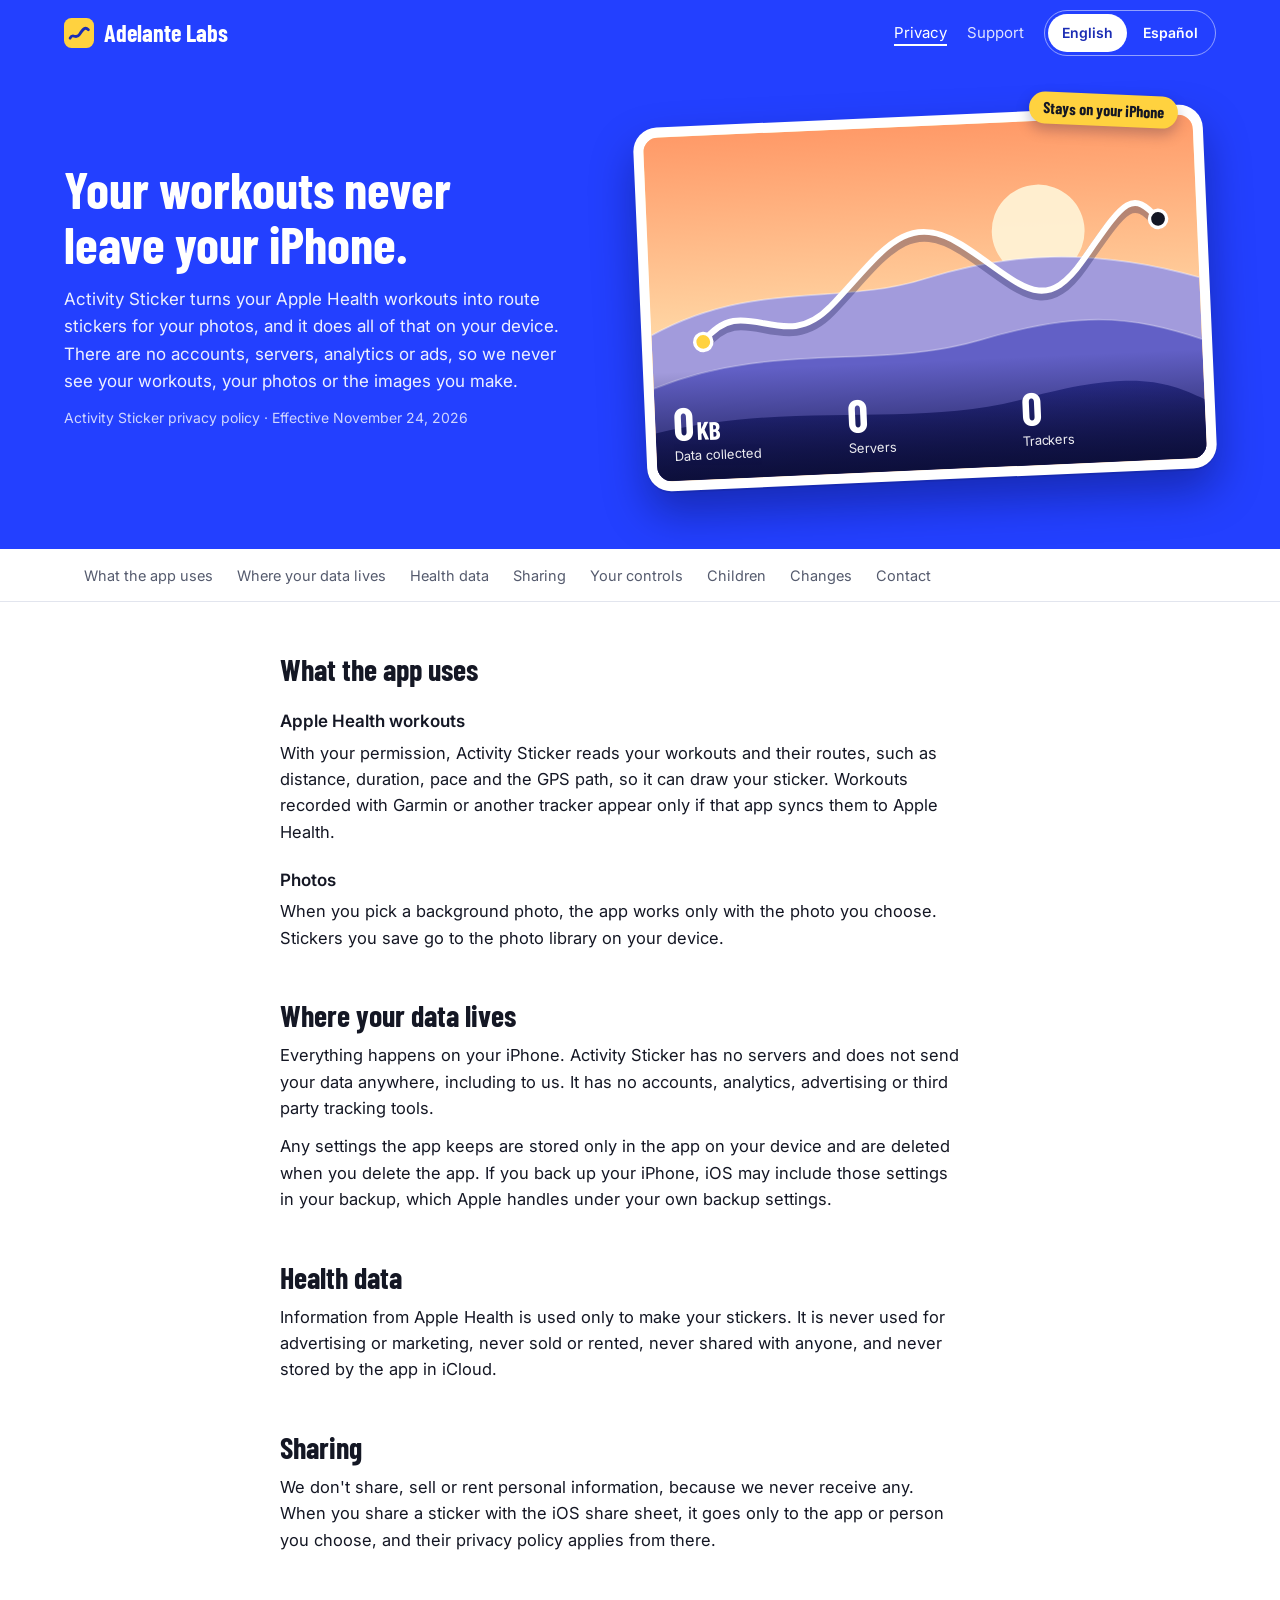
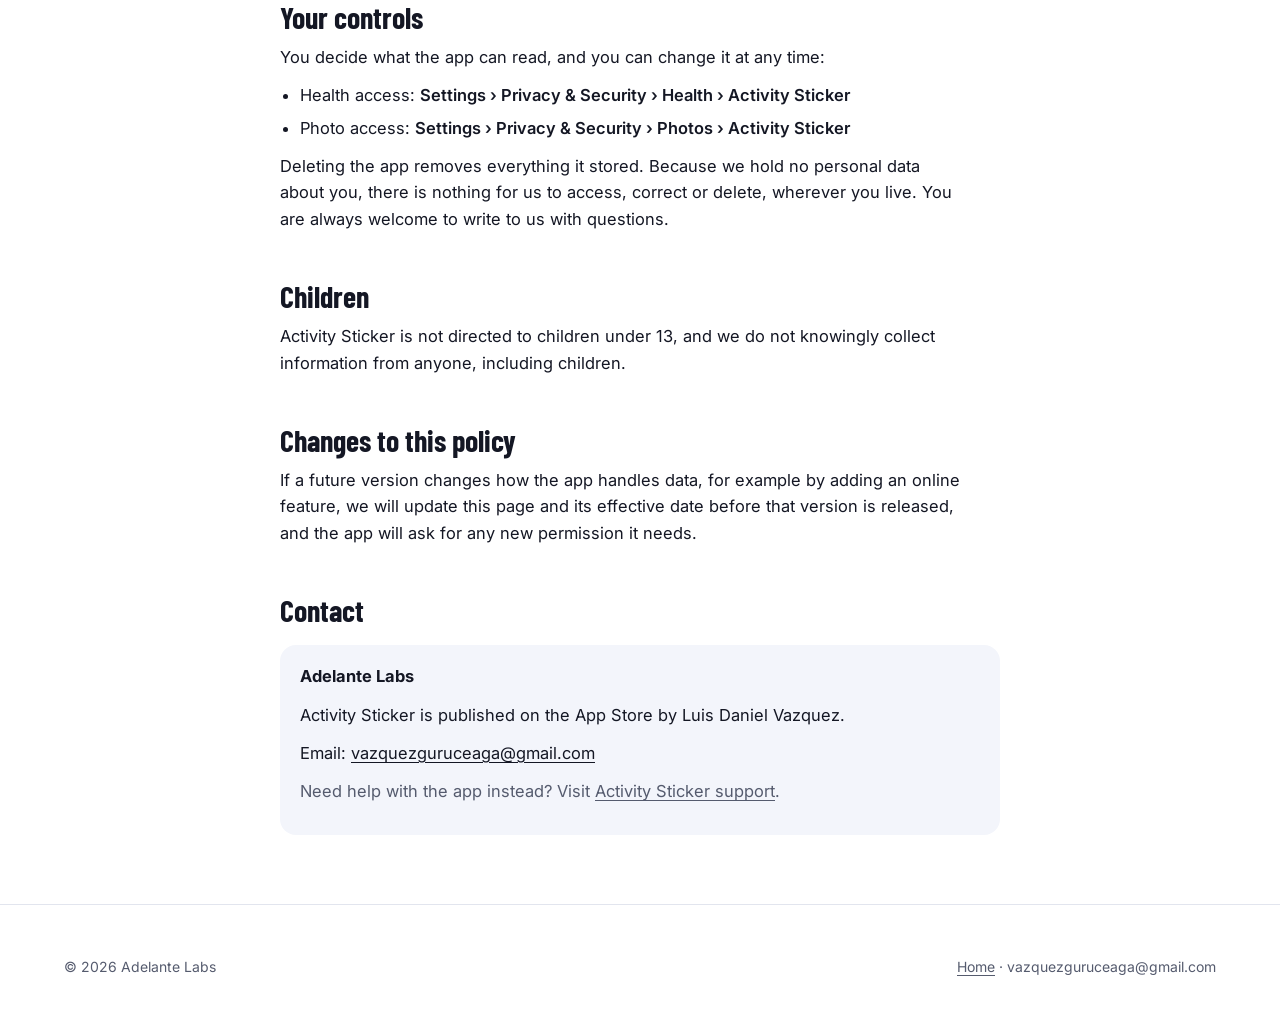
==== activity-sticker/privacy/index.html @ a66b6abb "Create index.html" ====
<!DOCTYPE html>
<html lang="en" data-title-en="Activity Sticker Privacy Policy" data-title-es="Aviso de privacidad de Activity Sticker">
<head>
<meta charset="utf-8">
<meta name="viewport" content="width=device-width, initial-scale=1">
<title>Activity Sticker Privacy Policy</title>
<meta name="description" content="Activity Sticker runs entirely on your iPhone. Adelante Labs collects no data: no accounts, servers, analytics, ads or tracking.">
<link rel="preconnect" href="https://fonts.googleapis.com">
<link rel="preconnect" href="https://fonts.gstatic.com" crossorigin>
<link href="https://fonts.googleapis.com/css2?family=Barlow+Condensed:wght@600;700&family=Inter:wght@400;600&display=swap" rel="stylesheet">
<link rel="stylesheet" href="../../assets/site.css">
</head>
<body>

<header class="top"><div class="wrap">
  <a class="brand" href="../../index.html"><svg viewBox="0 0 64 64" aria-hidden="true"><rect width="64" height="64" rx="16" fill="#ffd23f"/><path d="M13 43C19 31 25 47 33 35S45 18 52 25" fill="none" stroke="#1b2cb4" stroke-width="6" stroke-linecap="round"/></svg>Adelante Labs</a>
  <nav class="links" aria-label="Site">
    <a href="index.html" aria-current="page"><span data-lang="en">Privacy</span><span data-lang="es" hidden>Privacidad</span></a>
    <a href="../support/index.html"><span data-lang="en">Support</span><span data-lang="es" hidden>Soporte</span></a>
    <div class="lang" role="group" aria-label="Language / Idioma">
      <button type="button" data-set-lang="en" aria-pressed="true">English</button>
      <button type="button" data-set-lang="es" aria-pressed="false">Español</button>
    </div>
  </nav>
</div></header>

<section class="hero band"><div class="wrap">
  <div>
    <div data-lang="en">
      <h1>Your workouts never leave your iPhone.</h1>
      <p>Activity Sticker turns your Apple Health workouts into route stickers for your photos, and it does all of that on your device. There are no accounts, servers, analytics or ads, so we never see your workouts, your photos or the images you make.</p>
      <p class="meta">Activity Sticker privacy policy · Effective November 24, 2026</p>
    </div>
    <div data-lang="es" hidden>
      <h1>Tus entrenamientos nunca salen de tu iPhone.</h1>
      <p>Activity Sticker convierte tus entrenamientos de Apple Health en stickers con tu ruta para tus fotos, y todo eso ocurre en tu dispositivo. No hay cuentas, servidores, analíticas ni anuncios, así que nunca vemos tus entrenamientos, tus fotos ni las imágenes que creas.</p>
      <p class="meta">Aviso de privacidad de Activity Sticker · Vigente desde el 24 de noviembre de 2026</p>
    </div>
  </div>

  <figure class="sticker" role="img" aria-label="A route sticker on a sunrise photo showing 0 KB data collected, 0 servers and 0 trackers">
    <div class="photo">
      <svg viewBox="0 0 640 400" preserveAspectRatio="xMidYMid slice" aria-hidden="true">
        <defs>
          <linearGradient id="sky" x1="0" y1="0" x2="0" y2="1"><stop offset="0" stop-color="#ff9a68"/><stop offset=".55" stop-color="#ffd3a1"/><stop offset="1" stop-color="#ffe9cc"/></linearGradient>
          <linearGradient id="near" x1="0" y1="0" x2="0" y2="1"><stop offset="0" stop-color="#30339a"/><stop offset="1" stop-color="#16195a"/></linearGradient>
        </defs>
        <rect width="640" height="400" fill="url(#sky)"/>
        <circle cx="455" cy="128" r="54" fill="#fff4d6" opacity=".92"/>
        <path d="M0 230C120 170 220 205 320 178S520 150 640 190V400H0Z" fill="#a29bdc"/>
        <path d="M0 230C120 170 220 205 320 178S520 150 640 190" fill="none" stroke="#fff" stroke-opacity=".4" stroke-width="2"/>
        <path d="M0 292C140 242 262 282 382 252S560 232 640 262V400H0Z" fill="#6260c6"/>
        <path d="M0 292C140 242 262 282 382 252S560 232 640 262" fill="none" stroke="#fff" stroke-opacity=".25" stroke-width="2"/>
        <path d="M0 344C160 312 300 352 432 322S600 312 640 332V400H0Z" fill="url(#near)"/>
        <path class="route" pathLength="1" transform="translate(0 5)" d="M60 240C110 180 150 262 210 205S300 95 365 140S455 230 505 165S565 82 595 120" fill="none" stroke="#10124a" stroke-opacity=".3" stroke-width="13" stroke-linecap="round" stroke-linejoin="round"/>
        <path class="route" pathLength="1" d="M60 240C110 180 150 262 210 205S300 95 365 140S455 230 505 165S565 82 595 120" fill="none" stroke="#fff" stroke-width="7" stroke-linecap="round" stroke-linejoin="round"/>
        <circle cx="60" cy="240" r="10" fill="#ffd23f" stroke="#fff" stroke-width="4"/>
        <circle cx="595" cy="120" r="10" fill="#141724" stroke="#fff" stroke-width="4"/>
      </svg>
      <div class="stats">
        <div><b>0<small>KB</small></b><span data-lang="en">Data collected</span><span data-lang="es" hidden>Datos recopilados</span></div>
        <div><b>0</b><span data-lang="en">Servers</span><span data-lang="es" hidden>Servidores</span></div>
        <div><b>0</b><span data-lang="en">Trackers</span><span data-lang="es" hidden>Rastreadores</span></div>
      </div>
    </div>
    <span class="tag"><span data-lang="en">Stays on your iPhone</span><span data-lang="es" hidden>Se queda en tu iPhone</span></span>
  </figure>
</div></section>

<nav class="toc" aria-label="On this page">
  <div class="scroll" data-lang="en">
    <a href="#en-uses">What the app uses</a>
    <a href="#en-device">Where your data lives</a>
    <a href="#en-health">Health data</a>
    <a href="#en-sharing">Sharing</a>
    <a href="#en-controls">Your controls</a>
    <a href="#en-children">Children</a>
    <a href="#en-changes">Changes</a>
    <a href="#en-contact">Contact</a>
  </div>
  <div class="scroll" data-lang="es" hidden>
    <a href="#es-usa">Qué usa la app</a>
    <a href="#es-dispositivo">Dónde viven tus datos</a>
    <a href="#es-salud">Datos de salud</a>
    <a href="#es-compartir">Compartir</a>
    <a href="#es-controles">Tus controles</a>
    <a href="#es-menores">Menores de edad</a>
    <a href="#es-cambios">Cambios</a>
    <a href="#es-contacto">Contacto</a>
  </div>
</nav>

<main class="band">
  <article class="doc" data-lang="en">
    <h2 id="en-uses">What the app uses</h2>
    <h3>Apple Health workouts</h3>
    <p>With your permission, Activity Sticker reads your workouts and their routes, such as distance, duration, pace and the GPS path, so it can draw your sticker. Workouts recorded with Garmin or another tracker appear only if that app syncs them to Apple Health.</p>
    <h3>Photos</h3>
    <p>When you pick a background photo, the app works only with the photo you choose. Stickers you save go to the photo library on your device.</p>

    <h2 id="en-device">Where your data lives</h2>
    <p>Everything happens on your iPhone. Activity Sticker has no servers and does not send your data anywhere, including to us. It has no accounts, analytics, advertising or third party tracking tools.</p>
    <p>Any settings the app keeps are stored only in the app on your device and are deleted when you delete the app. If you back up your iPhone, iOS may include those settings in your backup, which Apple handles under your own backup settings.</p>

    <h2 id="en-health">Health data</h2>
    <p>Information from Apple Health is used only to make your stickers. It is never used for advertising or marketing, never sold or rented, never shared with anyone, and never stored by the app in iCloud.</p>

    <h2 id="en-sharing">Sharing</h2>
    <p>We don't share, sell or rent personal information, because we never receive any. When you share a sticker with the iOS share sheet, it goes only to the app or person you choose, and their privacy policy applies from there.</p>

    <h2 id="en-controls">Your controls</h2>
    <p>You decide what the app can read, and you can change it at any time:</p>
    <ul>
      <li>Health access: <span class="path">Settings › Privacy &amp; Security › Health › Activity Sticker</span></li>
      <li>Photo access: <span class="path">Settings › Privacy &amp; Security › Photos › Activity Sticker</span></li>
    </ul>
    <p>Deleting the app removes everything it stored. Because we hold no personal data about you, there is nothing for us to access, correct or delete, wherever you live. You are always welcome to write to us with questions.</p>

    <h2 id="en-children">Children</h2>
    <p>Activity Sticker is not directed to children under 13, and we do not knowingly collect information from anyone, including children.</p>

    <h2 id="en-changes">Changes to this policy</h2>
    <p>If a future version changes how the app handles data, for example by adding an online feature, we will update this page and its effective date before that version is released, and the app will ask for any new permission it needs.</p>

    <h2 id="en-contact">Contact</h2>
    <div class="note">
      <p><strong>Adelante Labs</strong></p>
      <p>Activity Sticker is published on the App Store by Luis Daniel Vazquez.</p>
      <p>Email: <a href="mailto:vazquezguruceaga@gmail.com">vazquezguruceaga@gmail.com</a></p>
      <p class="muted">Need help with the app instead? Visit <a href="../support/index.html">Activity Sticker support</a>.</p>
    </div>
  </article>

  <article class="doc" data-lang="es" hidden>
    <h2 id="es-usa">Qué usa la app</h2>
    <h3>Entrenamientos de Apple Health</h3>
    <p>Con tu permiso, Activity Sticker lee tus entrenamientos y sus rutas, como distancia, duración, ritmo y el trazo GPS, para dibujar tu sticker. Los entrenamientos registrados con Garmin u otro dispositivo solo aparecen si esa app los sincroniza con Apple Health.</p>
    <h3>Fotos</h3>
    <p>Cuando eliges una foto de fondo, la app trabaja solo con la foto que seleccionas. Los stickers que guardas se agregan a la fototeca de tu dispositivo.</p>

    <h2 id="es-dispositivo">Dónde viven tus datos</h2>
    <p>Todo pasa en tu iPhone. Activity Sticker no tiene servidores y no envía tus datos a ningún lado, ni siquiera a nosotros. No tiene cuentas, analíticas, publicidad ni herramientas de rastreo de terceros.</p>
    <p>Los ajustes que guarda la app se quedan solo en tu dispositivo y se borran cuando eliminas la app. Si respaldas tu iPhone, iOS puede incluir esos ajustes en tu respaldo, que Apple maneja según tu propia configuración.</p>

    <h2 id="es-salud">Datos de salud</h2>
    <p>La información de Apple Health se usa solo para crear tus stickers. Nunca se usa para publicidad o marketing, nunca se vende ni se renta, nunca se comparte con nadie y la app nunca la guarda en iCloud.</p>

    <h2 id="es-compartir">Compartir</h2>
    <p>No compartimos, vendemos ni rentamos información personal, porque nunca la recibimos. Cuando compartes un sticker con el menú de compartir de iOS, solo llega a la app o persona que elijas, y a partir de ahí aplica su aviso de privacidad.</p>

    <h2 id="es-controles">Tus controles</h2>
    <p>Tú decides qué puede leer la app, y puedes cambiarlo cuando quieras:</p>
    <ul>
      <li>Acceso a Salud: <span class="path">Configuración › Privacidad y seguridad › Salud › Activity Sticker</span></li>
      <li>Acceso a Fotos: <span class="path">Configuración › Privacidad y seguridad › Fotos › Activity Sticker</span></li>
    </ul>
    <p>Al eliminar la app se borra todo lo que guardó. Como no tenemos datos personales tuyos, no hay datos sobre los cuales ejercer derechos de acceso, rectificación, cancelación u oposición (ARCO) ni otros derechos similares, vivas donde vivas. Siempre puedes escribirnos si tienes dudas.</p>

    <h2 id="es-menores">Menores de edad</h2>
    <p>Activity Sticker no está dirigida a menores de 13 años, y no recopilamos a sabiendas información de nadie, incluidos menores.</p>

    <h2 id="es-cambios">Cambios a este aviso</h2>
    <p>Si una versión futura cambia la forma en que la app maneja datos, por ejemplo al agregar una función en línea, actualizaremos esta página y su fecha de vigencia antes de publicar esa versión, y la app pedirá cualquier permiso nuevo que necesite.</p>

    <h2 id="es-contacto">Contacto</h2>
    <div class="note">
      <p><strong>Adelante Labs</strong></p>
      <p>Activity Sticker se publica en el App Store a nombre de Luis Daniel Vazquez.</p>
      <p>Correo: <a href="mailto:vazquezguruceaga@gmail.com">vazquezguruceaga@gmail.com</a></p>
      <p class="muted">¿Necesitas ayuda con la app? Visita el <a href="../support/index.html">soporte de Activity Sticker</a>.</p>
    </div>
  </article>
</main>

<footer class="band"><div class="wrap">
  <span>© 2026 Adelante Labs</span>
  <span><a href="../../index.html"><span data-lang="en">Home</span><span data-lang="es" hidden>Inicio</span></a> · vazquezguruceaga@gmail.com</span>
</div></footer>

<script src="../../assets/site.js"></script>
</body>
</html>
---- assets/site.css ----
/* VOICE: calm and plain spoken, with a little workout-sticker play
   IDEA: the page behaves like a route sticker stuck on a photo, except every stat reads zero
   PICTURE: tilted photo card with sunrise hills, a white GPS route and a stats strip
   COLOUR and TYPE: cobalt field, white, sun yellow accent; Barlow Condensed for titles and stats, Inter for text
   LAYOUT: cobalt header and hero band, then one readable column with section links */
:root{color-scheme:light dark;
  --bg:light-dark(#ffffff,#0d1120);
  --ink:light-dark(#141724,#eceef6);
  --muted:light-dark(#555b6e,#a3a9bc);
  --rule:light-dark(#e2e5ee,#262c42);
  --card:light-dark(#f3f5fb,#151a2d);
  --field:light-dark(#2340ff,#1b2cb4);
  --sun:#ffd23f}
:root[data-theme=light]{color-scheme:light}
:root[data-theme=dark]{color-scheme:dark}
*{box-sizing:border-box;min-width:0}
html{scroll-padding-top:72px}
body{margin:0;background:var(--bg);color:var(--ink);font:16.5px/1.6 Inter,system-ui,-apple-system,"Segoe UI",sans-serif;overflow-x:clip}
a{color:inherit;text-underline-offset:3px}
[hidden]{display:none!important}
.wrap{max-width:1240px;margin:0 auto}
.band{padding:clamp(28px,4vw,64px) max(5vw,16px)}
button,a{-webkit-tap-highlight-color:transparent}
a:focus-visible,button:focus-visible{outline:3px solid var(--sun);outline-offset:3px;border-radius:6px}

/* header */
.top{background:var(--field);color:#fff;padding:10px max(5vw,16px)}
.top .wrap{display:flex;flex-wrap:wrap;align-items:center;justify-content:space-between;gap:8px 24px}
.brand{display:inline-flex;align-items:center;gap:10px;min-height:44px;font:700 24px/1 "Barlow Condensed",sans-serif;text-decoration:none}
.brand svg{width:30px;height:30px;flex:none}
.links{display:flex;flex-wrap:wrap;align-items:center;gap:4px 20px;font-size:15px}
.links a{display:inline-flex;align-items:center;min-height:44px;text-decoration:none;opacity:.85}
.links a:hover{opacity:1}
.links a[aria-current]{opacity:1;text-decoration:underline;text-decoration-thickness:2px;text-underline-offset:6px}
.lang{display:inline-flex;gap:2px;padding:3px;border:1.5px solid rgba(255,255,255,.5);border-radius:999px}
.lang button{min-height:38px;padding:0 14px;border:0;border-radius:999px;background:none;color:#fff;font:600 14px/1 Inter,sans-serif;cursor:pointer}
.lang button[aria-pressed=true]{background:#fff;color:#1b2cb4}

/* hero */
.hero{background:var(--field);color:#fff;padding-top:clamp(20px,3vw,40px)}
.hero .wrap{display:grid;grid-template-columns:minmax(0,1fr) minmax(0,1.15fr);gap:clamp(28px,5vw,64px);align-items:center}
.hero h1{margin:0 0 16px;font:700 clamp(36px,5vw,52px)/1.05 "Barlow Condensed",sans-serif;text-wrap:balance}
.hero p{margin:0 0 12px;max-width:34em;font-size:17px;color:rgba(255,255,255,.92)}
.hero .meta{font-size:14px;color:rgba(255,255,255,.78)}

/* the sticker */
.sticker{position:relative;margin:12px 6px 18px;padding:10px;background:#fff;border-radius:24px;transform:rotate(-2.5deg);box-shadow:0 2px 0 rgba(0,0,0,.08),0 22px 44px rgba(4,8,60,.38)}
.photo{position:relative;aspect-ratio:16/10;border-radius:15px;overflow:hidden;background:#ffd3a1}
.photo svg{position:absolute;inset:0;width:100%;height:100%}
.stats{position:absolute;left:0;right:0;bottom:0;display:grid;grid-template-columns:repeat(3,minmax(0,1fr));gap:8px;padding:28px 18px 14px;background:linear-gradient(rgba(10,12,50,0),rgba(10,12,50,.78));color:#fff}
.stats b{display:block;white-space:nowrap;font:700 clamp(24px,4.2vw,46px)/1 "Barlow Condensed",sans-serif}
.stats b small{font-size:.55em;margin-left:2px}
.stats span{display:block;font-size:13px;opacity:.92}
.tag{position:absolute;top:-14px;right:24px;padding:8px 14px;border-radius:999px;background:var(--sun);color:#141724;font:700 16px/1 "Barlow Condensed",sans-serif;transform:rotate(5deg);box-shadow:0 6px 14px rgba(4,8,60,.25)}
.route{stroke-dasharray:1;stroke-dashoffset:0;animation:draw 2.2s .25s ease-out both}
@keyframes draw{from{stroke-dashoffset:1}}
@media (prefers-reduced-motion:reduce){.route{animation:none}}

/* contact card (support) */
.contact{padding:clamp(20px,3vw,30px);background:#fff;color:#141724;border-radius:24px;transform:rotate(1.5deg);box-shadow:0 22px 44px rgba(4,8,60,.38)}
.contact .label{margin:0;font-size:14px;color:#555b6e}
.contact .email{max-width:none;color:#141724;margin:4px 0 18px;font:700 clamp(26px,3.6vw,40px)/1.1 "Barlow Condensed",sans-serif;overflow-wrap:break-word}
.row{display:flex;flex-wrap:wrap;gap:10px}
.btn{display:inline-flex;align-items:center;justify-content:center;min-height:44px;padding:0 20px;border:1.5px solid #2340ff;border-radius:999px;background:#2340ff;color:#fff;font:600 15px/1 Inter,sans-serif;text-decoration:none;cursor:pointer}
.btn.ghost{background:#fff;color:#2340ff}
.contact .hint{margin:16px 0 0;font-size:14px;color:#555b6e}
.status{display:block;min-height:1.4em;margin-top:8px;font-size:14px;color:#1b2cb4}

/* section links */
.toc{background:var(--bg);border-bottom:1px solid var(--rule)}
.toc .scroll{display:flex;gap:4px 24px;max-width:1240px;margin:0 auto;padding:4px max(5vw,16px);overflow-x:auto;white-space:nowrap;font-size:14.5px}
.toc a{flex:none;display:inline-flex;align-items:center;min-height:44px;color:var(--muted);text-decoration:none}
.toc a:hover{color:var(--ink)}
@media (min-width:900px){.toc{position:sticky;top:0;z-index:2}}

/* document */
.doc{max-width:720px;margin:0 auto}
.doc h2{margin:48px 0 10px;font:700 30px/1.1 "Barlow Condensed",sans-serif;text-wrap:balance}
.doc h2:first-child{margin-top:0}
.doc h3{margin:22px 0 4px;font-size:17px;font-weight:600}
.doc p,.doc li{max-width:68ch}
.doc p{margin:0 0 12px}
.doc ul{margin:0 0 12px;padding-left:1.2em}
.doc li{margin:6px 0}
.path{font-weight:600}
.note{margin:18px 0;padding:18px 20px;background:var(--card);border-radius:16px}
.muted{color:var(--muted)}

/* home: app list */
.section-title{margin:0 0 18px;font:700 30px/1.1 "Barlow Condensed",sans-serif}
.app{display:grid;grid-template-columns:64px minmax(0,1fr) auto;align-items:center;gap:16px 20px;padding:20px;border:1px solid var(--rule);border-radius:22px;background:var(--card)}
.app .icon svg{display:block;width:64px;height:64px}
.app h3{margin:0;font:700 26px/1.1 "Barlow Condensed",sans-serif}
.app p{margin:2px 0 0;font-size:15px}
.app-links{display:flex;flex-wrap:wrap;gap:10px}
.app-links a{display:inline-flex;align-items:center;min-height:44px;padding:0 18px;border-radius:999px;background:var(--field);color:#fff;font-weight:600;font-size:15px;text-decoration:none}
.app-links a+a{background:none;color:var(--ink);box-shadow:inset 0 0 0 1.5px var(--rule)}

/* footer */
footer{border-top:1px solid var(--rule);color:var(--muted);font-size:14px}
footer .wrap{display:flex;flex-wrap:wrap;justify-content:space-between;gap:8px 24px}
footer a{color:inherit}

@media (max-width:760px){
  .hero .wrap{grid-template-columns:minmax(0,1fr)}
  .sticker{transform:rotate(-1.5deg)}
  .contact{transform:rotate(.8deg)}
}
@media (max-width:600px){
  html{scroll-padding-top:16px}
  .app{grid-template-columns:56px minmax(0,1fr)}
  .app .icon svg{width:56px;height:56px}
  .app-links{grid-column:1/-1}
  .stats{padding:22px 12px 10px}
  .stats span{font-size:12px}
}
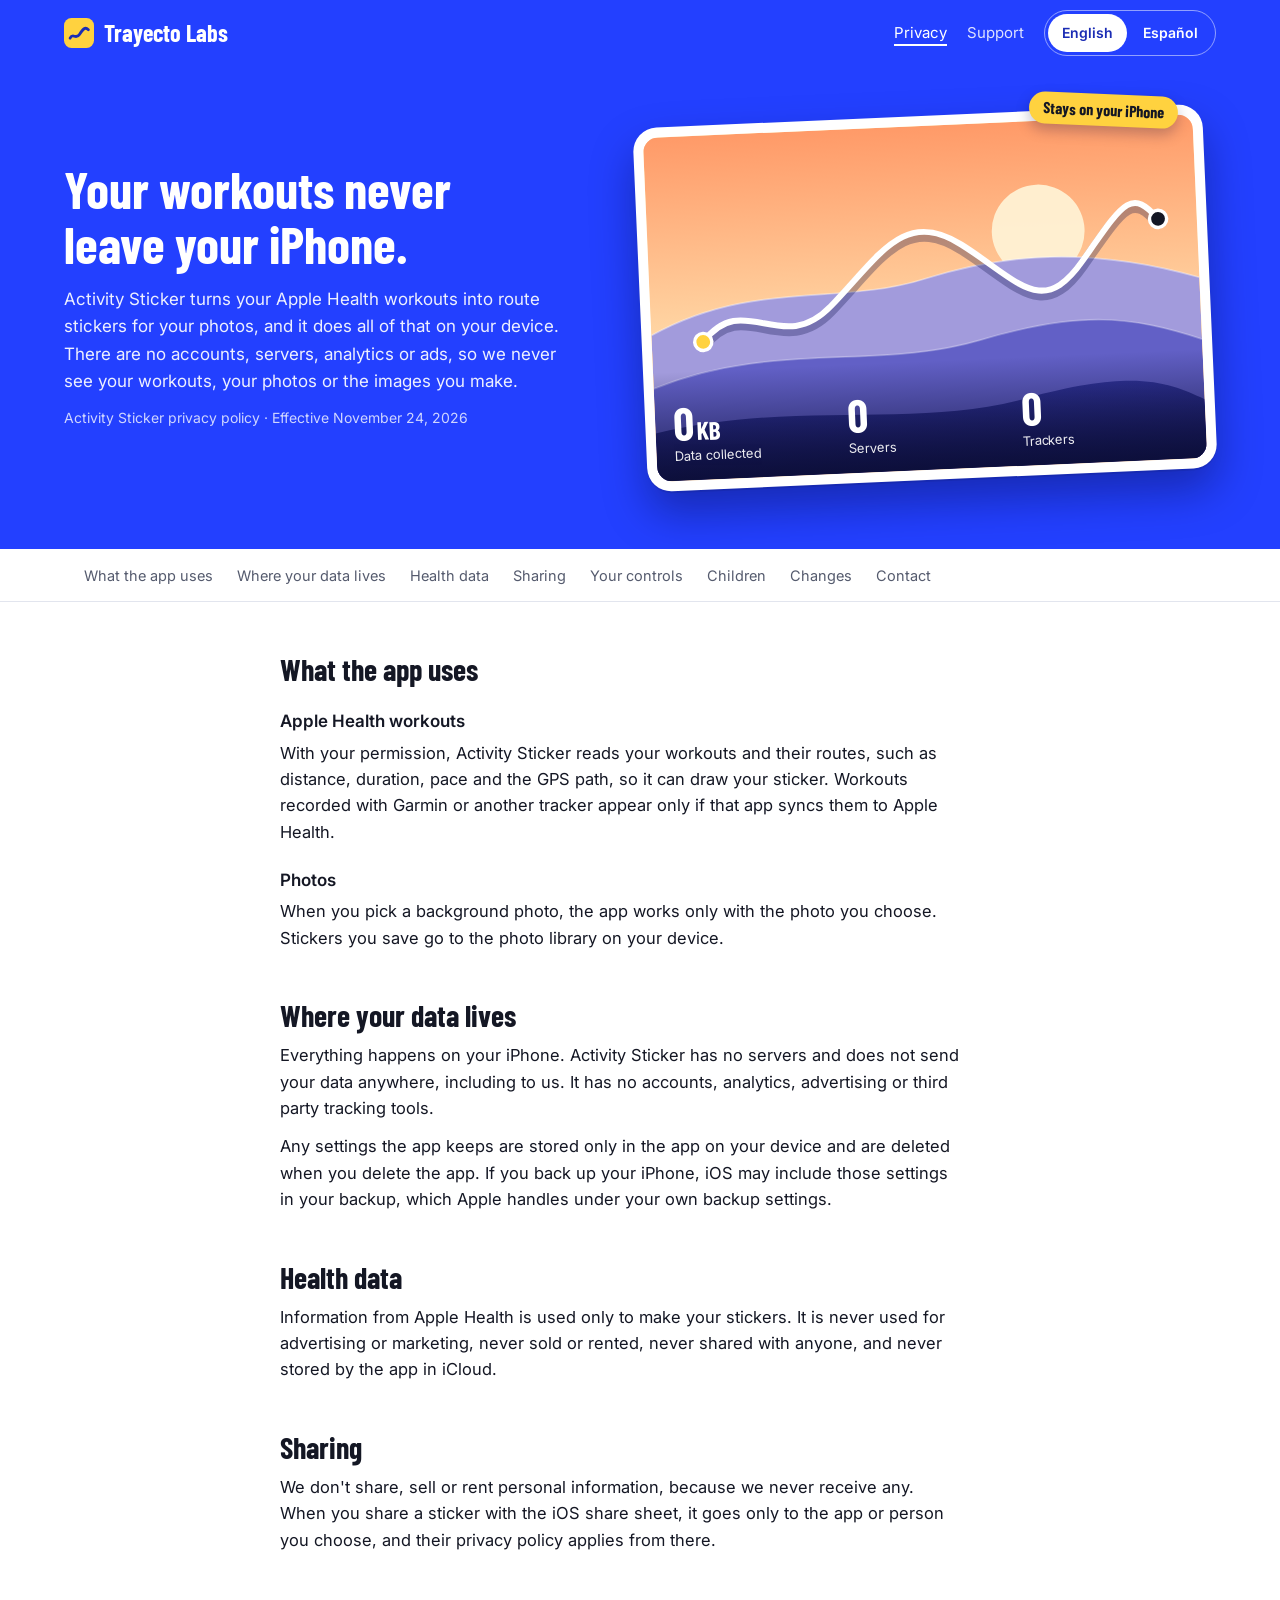
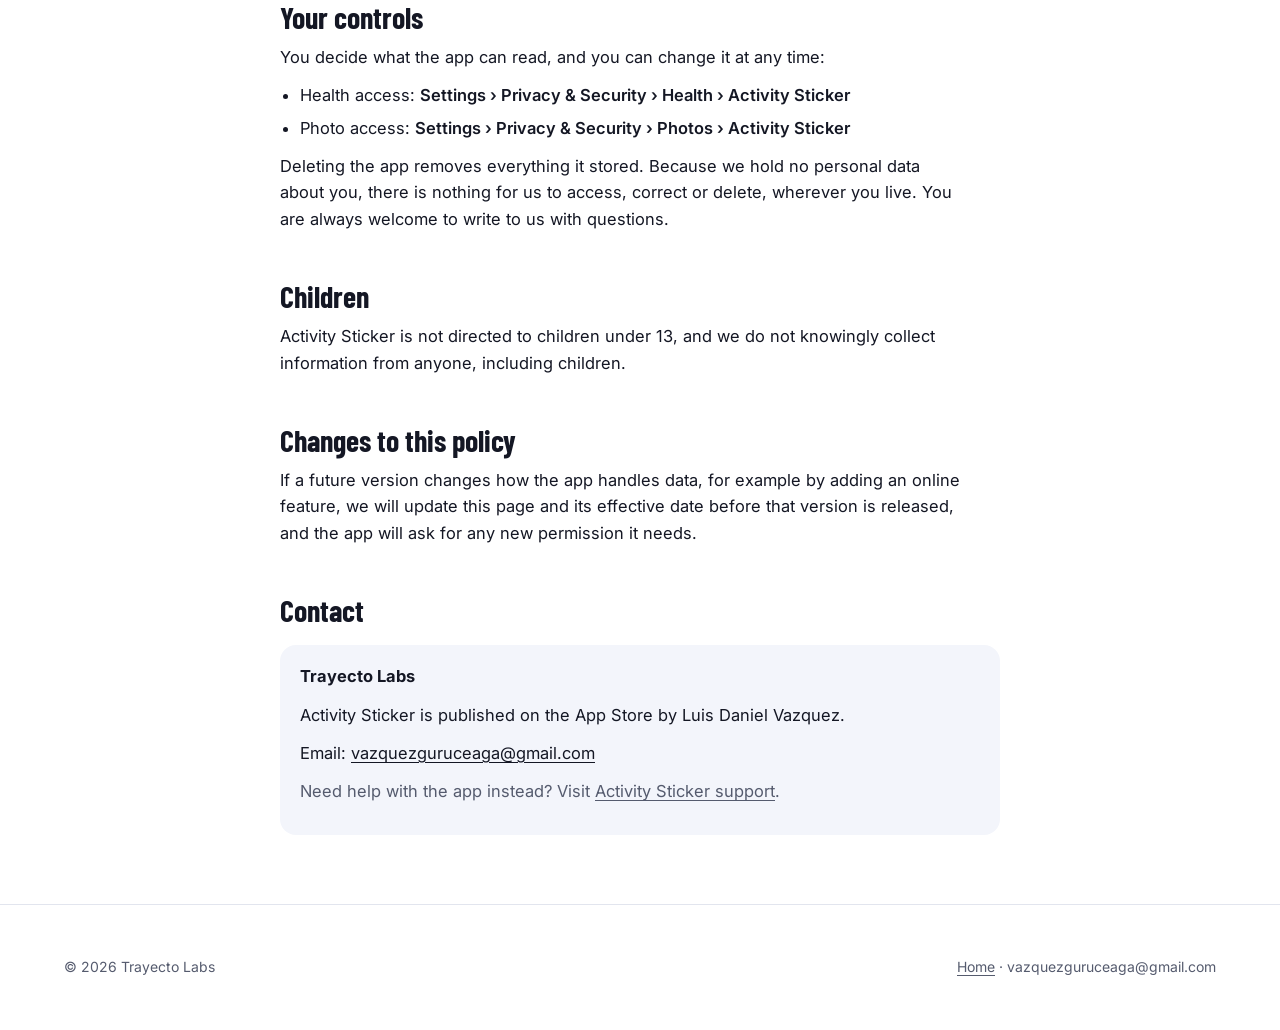
==== commit d46a07f4: "Update index.html" ====
--- a/activity-sticker/privacy/index.html
+++ b/activity-sticker/privacy/index.html
@@ -4,7 +4,7 @@
 <meta charset="utf-8">
 <meta name="viewport" content="width=device-width, initial-scale=1">
 <title>Activity Sticker Privacy Policy</title>
-<meta name="description" content="Activity Sticker runs entirely on your iPhone. Adelante Labs collects no data: no accounts, servers, analytics, ads or tracking.">
+<meta name="description" content="Activity Sticker runs entirely on your iPhone. Trayecto Labs collects no data: no accounts, servers, analytics, ads or tracking.">
 <link rel="preconnect" href="https://fonts.googleapis.com">
 <link rel="preconnect" href="https://fonts.gstatic.com" crossorigin>
 <link href="https://fonts.googleapis.com/css2?family=Barlow+Condensed:wght@600;700&family=Inter:wght@400;600&display=swap" rel="stylesheet">
@@ -13,7 +13,7 @@
 <body>
 
 <header class="top"><div class="wrap">
-  <a class="brand" href="../../index.html"><svg viewBox="0 0 64 64" aria-hidden="true"><rect width="64" height="64" rx="16" fill="#ffd23f"/><path d="M13 43C19 31 25 47 33 35S45 18 52 25" fill="none" stroke="#1b2cb4" stroke-width="6" stroke-linecap="round"/></svg>Adelante Labs</a>
+  <a class="brand" href="../../index.html"><svg viewBox="0 0 64 64" aria-hidden="true"><rect width="64" height="64" rx="16" fill="#ffd23f"/><path d="M13 43C19 31 25 47 33 35S45 18 52 25" fill="none" stroke="#1b2cb4" stroke-width="6" stroke-linecap="round"/></svg>Trayecto Labs</a>
   <nav class="links" aria-label="Site">
     <a href="index.html" aria-current="page"><span data-lang="en">Privacy</span><span data-lang="es" hidden>Privacidad</span></a>
     <a href="../support/index.html"><span data-lang="en">Support</span><span data-lang="es" hidden>Soporte</span></a>
@@ -124,7 +124,7 @@
 
     <h2 id="en-contact">Contact</h2>
     <div class="note">
-      <p><strong>Adelante Labs</strong></p>
+      <p><strong>Trayecto Labs</strong></p>
       <p>Activity Sticker is published on the App Store by Luis Daniel Vazquez.</p>
       <p>Email: <a href="mailto:vazquezguruceaga@gmail.com">vazquezguruceaga@gmail.com</a></p>
       <p class="muted">Need help with the app instead? Visit <a href="../support/index.html">Activity Sticker support</a>.</p>
@@ -164,7 +164,7 @@
 
     <h2 id="es-contacto">Contacto</h2>
     <div class="note">
-      <p><strong>Adelante Labs</strong></p>
+      <p><strong>Trayecto Labs</strong></p>
       <p>Activity Sticker se publica en el App Store a nombre de Luis Daniel Vazquez.</p>
       <p>Correo: <a href="mailto:vazquezguruceaga@gmail.com">vazquezguruceaga@gmail.com</a></p>
       <p class="muted">¿Necesitas ayuda con la app? Visita el <a href="../support/index.html">soporte de Activity Sticker</a>.</p>
@@ -173,7 +173,7 @@
 </main>
 
 <footer class="band"><div class="wrap">
-  <span>© 2026 Adelante Labs</span>
+  <span>© 2026 Trayecto Labs</span>
   <span><a href="../../index.html"><span data-lang="en">Home</span><span data-lang="es" hidden>Inicio</span></a> · vazquezguruceaga@gmail.com</span>
 </div></footer>
 
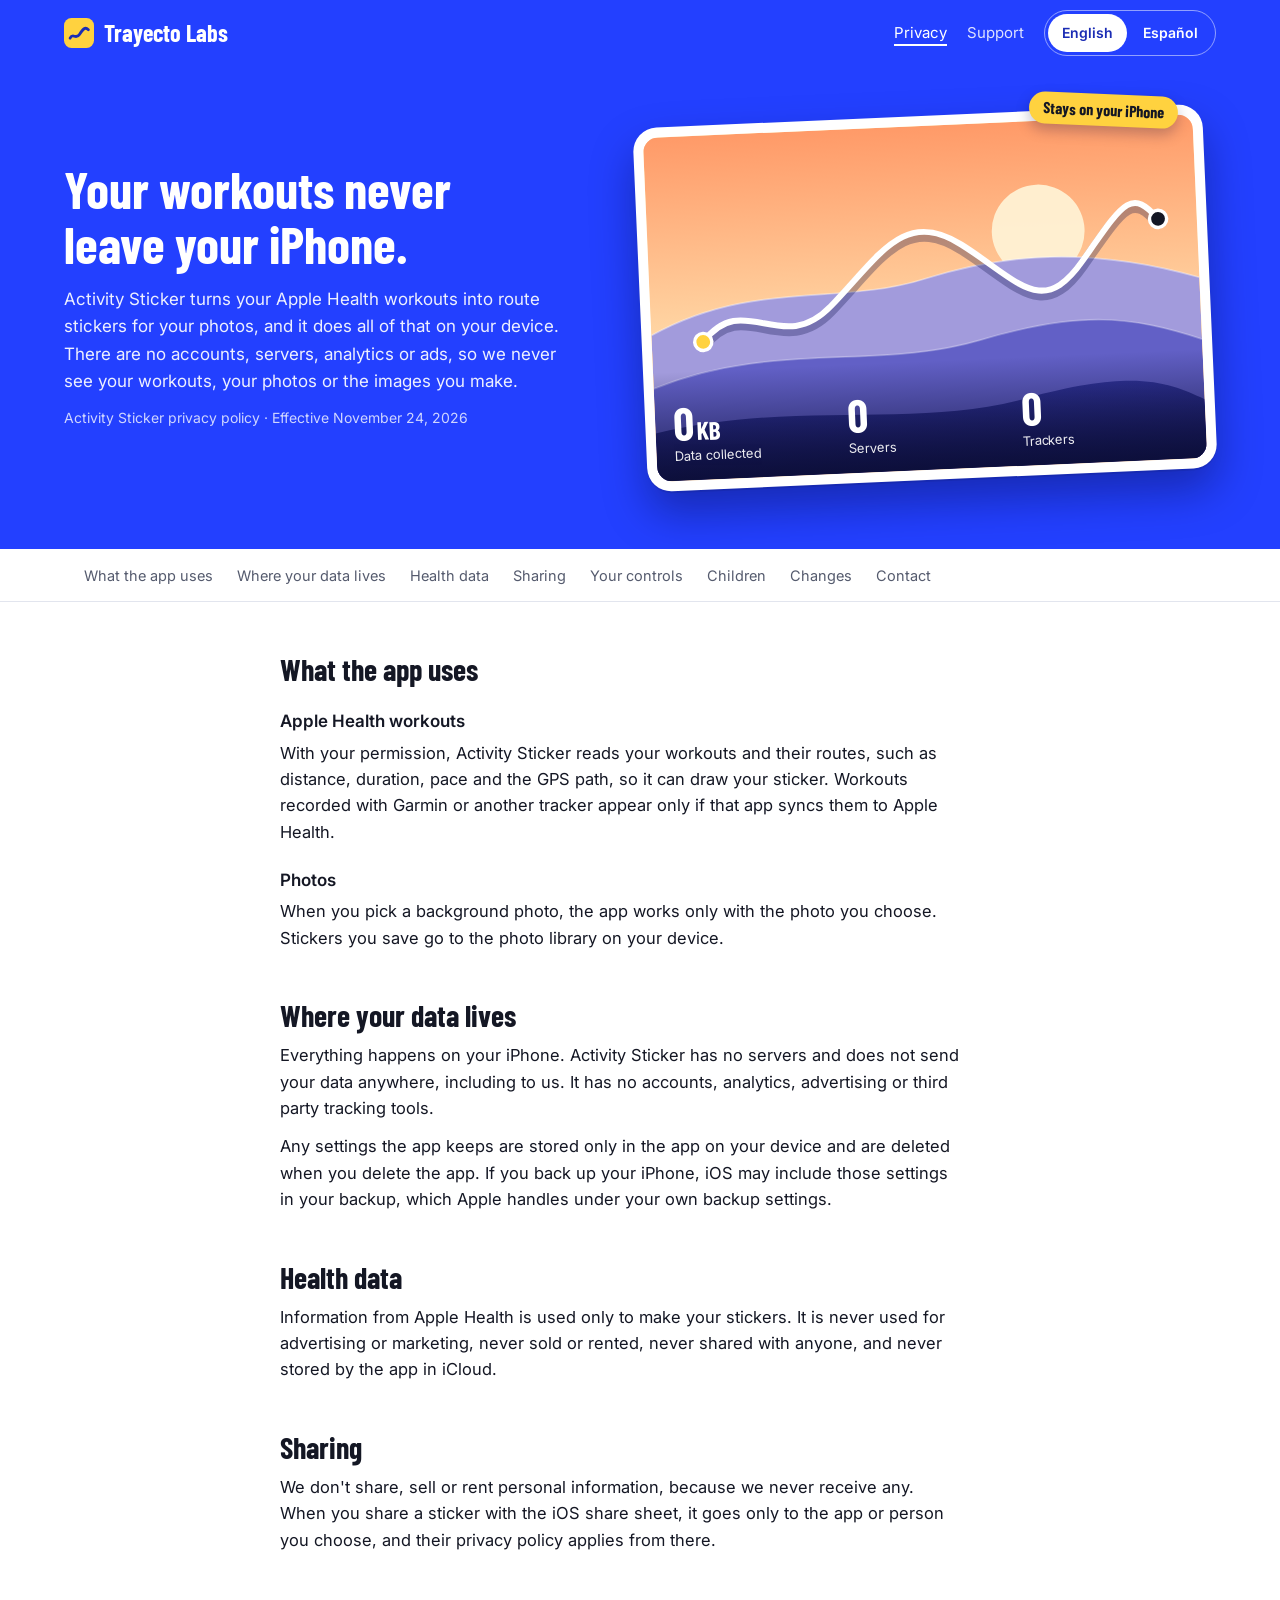
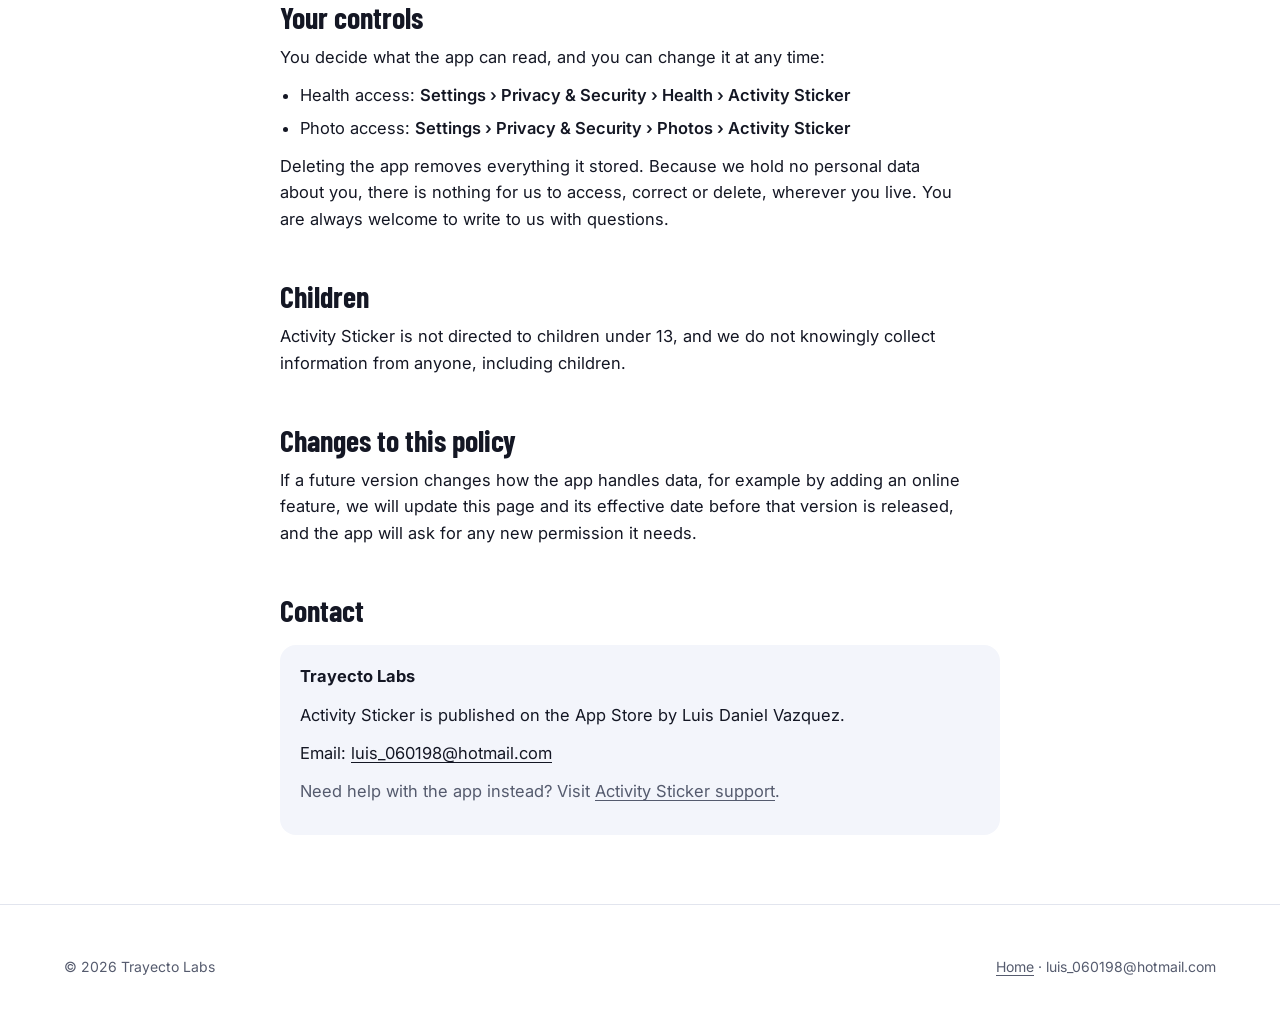
==== commit 4fd17a54: "Update index.html" ====
--- a/activity-sticker/privacy/index.html
+++ b/activity-sticker/privacy/index.html
@@ -126,7 +126,7 @@
     <div class="note">
       <p><strong>Trayecto Labs</strong></p>
       <p>Activity Sticker is published on the App Store by Luis Daniel Vazquez.</p>
-      <p>Email: <a href="mailto:vazquezguruceaga@gmail.com">vazquezguruceaga@gmail.com</a></p>
+      <p>Email: <a href="mailto:luis_060198@hotmail.com">luis_060198@hotmail.com</a></p>
       <p class="muted">Need help with the app instead? Visit <a href="../support/index.html">Activity Sticker support</a>.</p>
     </div>
   </article>
@@ -166,7 +166,7 @@
     <div class="note">
       <p><strong>Trayecto Labs</strong></p>
       <p>Activity Sticker se publica en el App Store a nombre de Luis Daniel Vazquez.</p>
-      <p>Correo: <a href="mailto:vazquezguruceaga@gmail.com">vazquezguruceaga@gmail.com</a></p>
+      <p>Correo: <a href="mailto:luis_060198@hotmail.com">luis_060198@hotmail.com</a></p>
       <p class="muted">¿Necesitas ayuda con la app? Visita el <a href="../support/index.html">soporte de Activity Sticker</a>.</p>
     </div>
   </article>
@@ -174,7 +174,7 @@
 
 <footer class="band"><div class="wrap">
   <span>© 2026 Trayecto Labs</span>
-  <span><a href="../../index.html"><span data-lang="en">Home</span><span data-lang="es" hidden>Inicio</span></a> · vazquezguruceaga@gmail.com</span>
+  <span><a href="../../index.html"><span data-lang="en">Home</span><span data-lang="es" hidden>Inicio</span></a> · luis_060198@hotmail.com</span>
 </div></footer>
 
 <script src="../../assets/site.js"></script>
